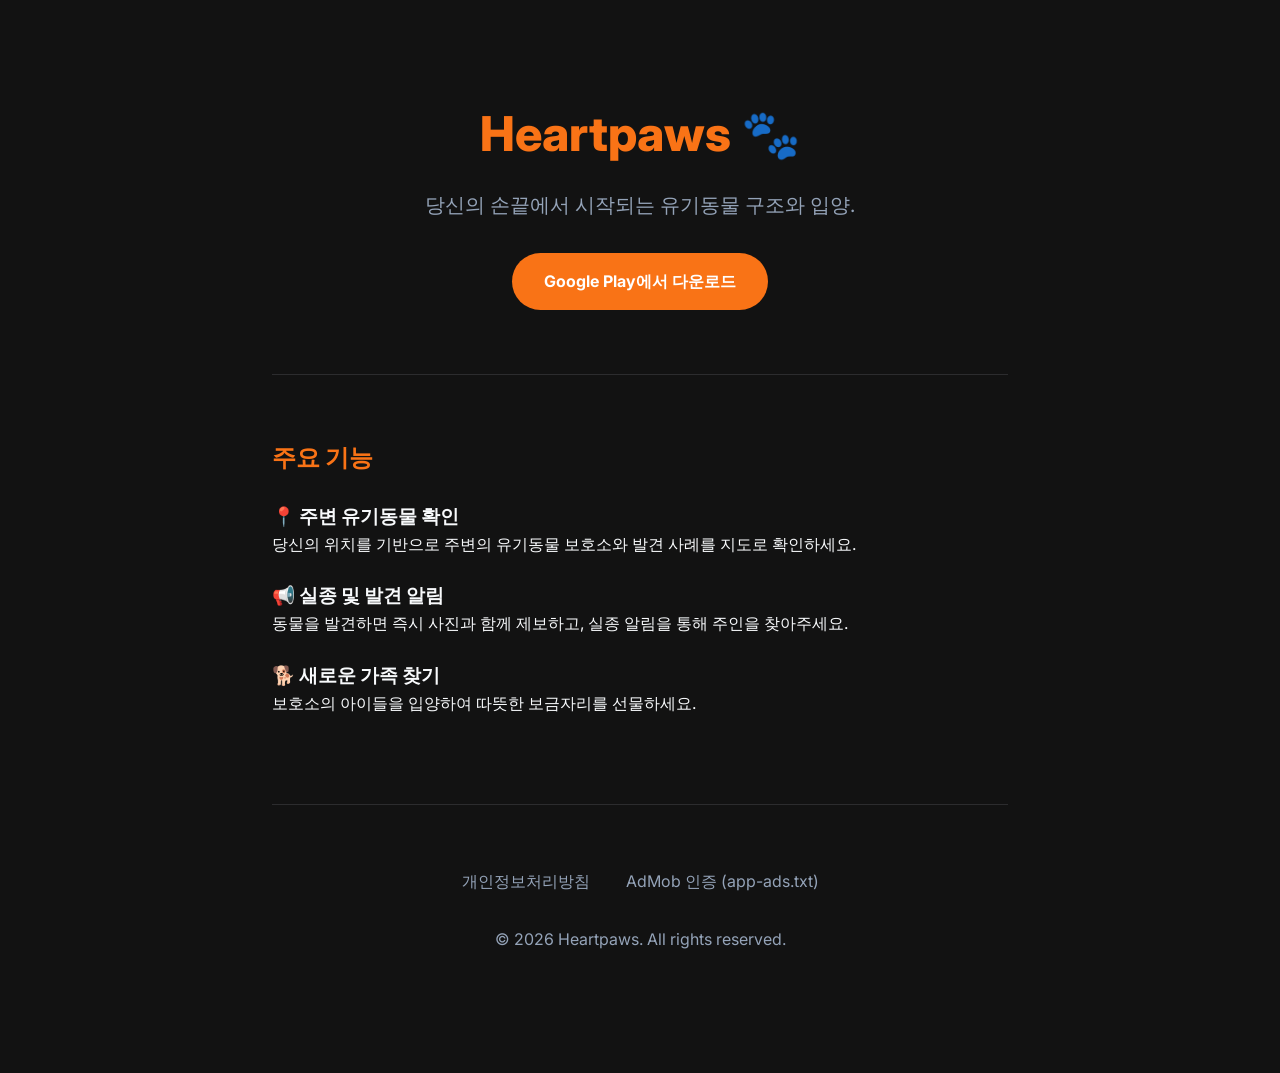
==== index.html @ 9c6cc287 "Add files via upload" ====
<!DOCTYPE html>
<html lang="ko">
<head>
    <meta charset="UTF-8">
    <meta name="viewport" content="width=device-width, initial-scale=1.0">
    <title>Heartpaws - Adopt and Protect Stray Animals</title>
    <link rel="stylesheet" href="styles.css">
    <link rel="preconnect" href="https://fonts.googleapis.com">
    <link rel="preconnect" href="https://fonts.gstatic.com" crossorigin>
    <link href="https://fonts.googleapis.com/css2?family=Inter:wght@400;700;800&display=swap" rel="stylesheet">
</head>
<body>
    <div class="container">
        <header>
            <h1>Heartpaws 🐾</h1>
            <p class="tagline">당신의 손끝에서 시작되는 유기동물 구조와 입양.</p>
            <a href="https://play.google.com/store/apps/details?id=com.heartpaws.app" class="cta-button">Google Play에서 다운로드</a>
        </header>

        <section id="features">
            <h2>주요 기능</h2>
            <div class="feature-card">
                <h3>📍 주변 유기동물 확인</h3>
                <p>당신의 위치를 기반으로 주변의 유기동물 보호소와 발견 사례를 지도로 확인하세요.</p>
            </div>
            <div class="feature-card">
                <h3>📢 실종 및 발견 알림</h3>
                <p>동물을 발견하면 즉시 사진과 함께 제보하고, 실종 알림을 통해 주인을 찾아주세요.</p>
            </div>
            <div class="feature-card">
                <h3>🐕 새로운 가족 찾기</h3>
                <p>보호소의 아이들을 입양하여 따뜻한 보금자리를 선물하세요.</p>
            </div>
        </section>

        <footer>
            <div class="links">
                <a href="privacy.html">개인정보처리방침</a>
                <a href="app-ads.txt">AdMob 인증 (app-ads.txt)</a>
            </div>
            <p>&copy; 2026 Heartpaws. All rights reserved.</p>
        </footer>
    </div>
</body>
</html>
---- styles.css ----
:root {
    --primary: #f97316;
    --background: #121212;
    --surface: #1c1c1e;
    --text: #f8fafc;
    --text-dim: #94a3b8;
    --border: #2c2c2e;
}

* {
    margin: 0;
    padding: 0;
    box-sizing: border-box;
}

body {
    font-family: 'Inter', -apple-system, BlinkMacSystemFont, "Segoe UI", Roboto, Helvetica, Arial, sans-serif;
    background-color: var(--background);
    color: var(--text);
    line-height: 1.6;
}

.container {
    max-width: 800px;
    margin: 0 auto;
    padding: 2rem;
}

header {
    text-align: center;
    padding: 4rem 0;
    border-bottom: 1px solid var(--border);
}

h1 {
    color: var(--primary);
    font-size: 3rem;
    font-weight: 800;
    margin-bottom: 1rem;
}

.tagline {
    font-size: 1.25rem;
    color: var(--text-dim);
    margin-bottom: 2rem;
}

.cta-button {
    display: inline-block;
    background-color: var(--primary);
    color: white;
    padding: 1rem 2rem;
    border-radius: 9999px;
    text-decoration: none;
    font-weight: 700;
    transition: transform 0.2s, background-color 0.2s;
}

.cta-button:hover {
    transform: translateY(-2px);
    background-color: #ea580c;
}

section {
    padding: 4rem 0;
}

h2 {
    color: var(--primary);
    margin-bottom: 1.5rem;
    font-size: 1.5rem;
}

p {
    margin-bottom: 1.5rem;
}

footer {
    text-align: center;
    padding: 4rem 0;
    color: var(--text-dim);
    border-top: 1px solid var(--border);
}

.links {
    margin-bottom: 2rem;
}

.links a {
    color: var(--text-dim);
    text-decoration: none;
    margin: 0 1rem;
    transition: color 0.2s;
}

.links a:hover {
    color: var(--primary);
}

/* Privacy Page Specific */
.privacy-body {
    background: var(--surface);
    padding: 2rem;
    border-radius: 12px;
    border: 1px solid var(--border);
}

.privacy-body h3 {
    margin-top: 2rem;
    margin-bottom: 1rem;
    color: var(--primary);
}

.privacy-body ul {
    margin-left: 1.5rem;
    margin-bottom: 1.5rem;
}

.privacy-body li {
    margin-bottom: 0.5rem;
}
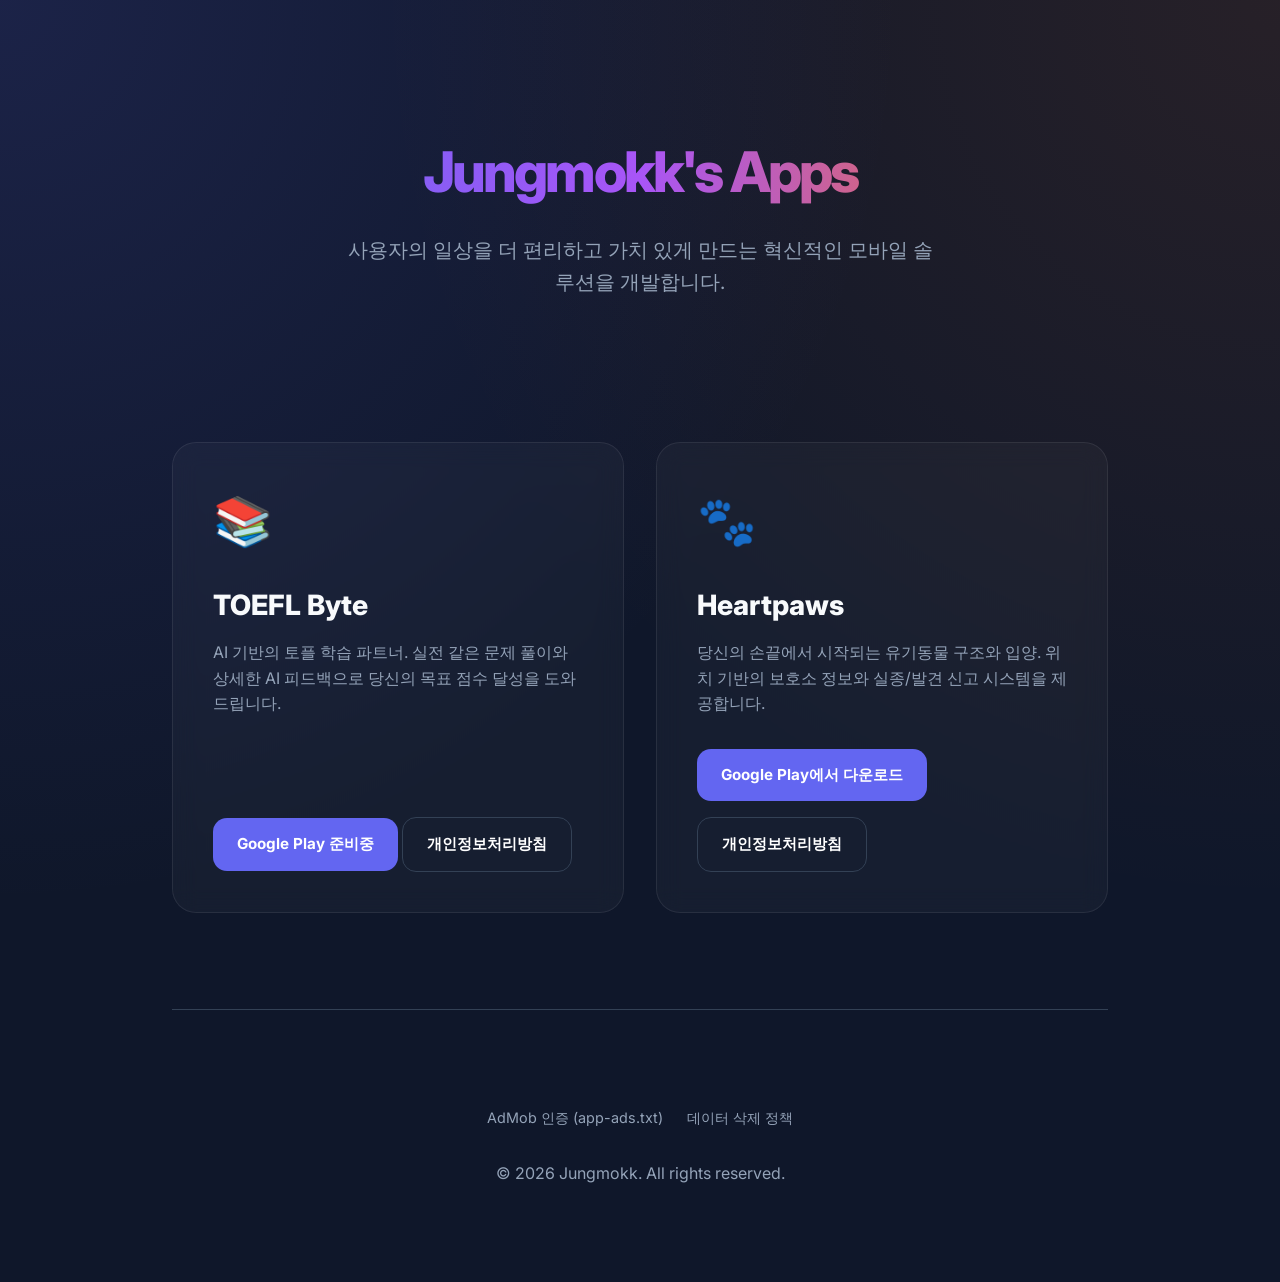
==== commit 867468dc: "Update: Integrate Toeflbyte and upgrade design" ====
--- a/index.html
+++ b/index.html
@@ -3,7 +3,7 @@
 <head>
     <meta charset="UTF-8">
     <meta name="viewport" content="width=device-width, initial-scale=1.0">
-    <title>Heartpaws - Adopt and Protect Stray Animals</title>
+    <title>Jungmokk's Apps - Innovative Mobile Solutions</title>
     <link rel="stylesheet" href="styles.css">
     <link rel="preconnect" href="https://fonts.googleapis.com">
     <link rel="preconnect" href="https://fonts.gstatic.com" crossorigin>
@@ -12,33 +12,40 @@
 <body>
     <div class="container">
         <header>
-            <h1>Heartpaws 🐾</h1>
-            <p class="tagline">당신의 손끝에서 시작되는 유기동물 구조와 입양.</p>
-            <a href="https://play.google.com/store/apps/details?id=com.heartpaws.app" class="cta-button">Google Play에서 다운로드</a>
+            <h1>Jungmokk's Apps</h1>
+            <p class="tagline">사용자의 일상을 더 편리하고 가치 있게 만드는 혁신적인 모바일 솔루션을 개발합니다.</p>
         </header>
 
-        <section id="features">
-            <h2>주요 기능</h2>
-            <div class="feature-card">
-                <h3>📍 주변 유기동물 확인</h3>
-                <p>당신의 위치를 기반으로 주변의 유기동물 보호소와 발견 사례를 지도로 확인하세요.</p>
+        <main id="apps">
+            <!-- Toeflbyte -->
+            <div class="app-card">
+                <div class="app-icon">📚</div>
+                <h3>TOEFL Byte</h3>
+                <p>AI 기반의 토플 학습 파트너. 실전 같은 문제 풀이와 상세한 AI 피드백으로 당신의 목표 점수 달성을 도와드립니다.</p>
+                <div class="app-links">
+                    <a href="#" class="cta-button">Google Play 준비중</a>
+                    <a href="toeflbyte-privacy.html" class="cta-button secondary">개인정보처리방침</a>
+                </div>
             </div>
-            <div class="feature-card">
-                <h3>📢 실종 및 발견 알림</h3>
-                <p>동물을 발견하면 즉시 사진과 함께 제보하고, 실종 알림을 통해 주인을 찾아주세요.</p>
+
+            <!-- Heartpaws -->
+            <div class="app-card">
+                <div class="app-icon">🐾</div>
+                <h3>Heartpaws</h3>
+                <p>당신의 손끝에서 시작되는 유기동물 구조와 입양. 위치 기반의 보호소 정보와 실종/발견 신고 시스템을 제공합니다.</p>
+                <div class="app-links">
+                    <a href="https://play.google.com/store/apps/details?id=com.heartpaws.app" class="cta-button">Google Play에서 다운로드</a>
+                    <a href="heartpaws-privacy.html" class="cta-button secondary">개인정보처리방침</a>
+                </div>
             </div>
-            <div class="feature-card">
-                <h3>🐕 새로운 가족 찾기</h3>
-                <p>보호소의 아이들을 입양하여 따뜻한 보금자리를 선물하세요.</p>
-            </div>
-        </section>
+        </main>
 
         <footer>
             <div class="links">
-                <a href="privacy.html">개인정보처리방침</a>
                 <a href="app-ads.txt">AdMob 인증 (app-ads.txt)</a>
+                <a href="data-deletion.html">데이터 삭제 정책</a>
             </div>
-            <p>&copy; 2026 Heartpaws. All rights reserved.</p>
+            <p>&copy; 2026 Jungmokk. All rights reserved.</p>
         </footer>
     </div>
 </body>
--- a/styles.css
+++ b/styles.css
@@ -1,10 +1,15 @@
 :root {
-    --primary: #f97316;
-    --background: #121212;
-    --surface: #1c1c1e;
+    --primary: #6366f1;
+    --primary-light: #818cf8;
+    --secondary: #f97316;
+    --background: #0f172a;
+    --surface: #1e293b;
+    --surface-hover: #334155;
     --text: #f8fafc;
     --text-dim: #94a3b8;
-    --border: #2c2c2e;
+    --border: #334155;
+    --glass: rgba(255, 255, 255, 0.03);
+    --glass-border: rgba(255, 255, 255, 0.08);
 }
 
 * {
@@ -16,106 +21,166 @@
 body {
     font-family: 'Inter', -apple-system, BlinkMacSystemFont, "Segoe UI", Roboto, Helvetica, Arial, sans-serif;
     background-color: var(--background);
+    background-image: 
+        radial-gradient(at 0% 0%, rgba(99, 102, 241, 0.15) 0px, transparent 50%),
+        radial-gradient(at 100% 0%, rgba(249, 115, 22, 0.1) 0px, transparent 50%);
     color: var(--text);
     line-height: 1.6;
+    min-height: 100vh;
 }
 
 .container {
-    max-width: 800px;
+    max-width: 1000px;
     margin: 0 auto;
     padding: 2rem;
 }
 
 header {
     text-align: center;
-    padding: 4rem 0;
-    border-bottom: 1px solid var(--border);
+    padding: 6rem 0 4rem;
 }
 
 h1 {
-    color: var(--primary);
-    font-size: 3rem;
+    font-size: 3.5rem;
     font-weight: 800;
     margin-bottom: 1rem;
+    background: linear-gradient(to right, #6366f1, #a855f7, #f97316);
+    -webkit-background-clip: text;
+    background-clip: text;
+    -webkit-text-fill-color: transparent;
+    letter-spacing: -0.05em;
 }
 
 .tagline {
     font-size: 1.25rem;
     color: var(--text-dim);
+    max-width: 600px;
+    margin: 0 auto 3rem;
+}
+
+/* App Grid */
+#apps {
+    display: grid;
+    grid-template-columns: repeat(auto-fit, minmax(320px, 1fr));
+    gap: 2rem;
+    padding: 2rem 0;
+}
+
+.app-card {
+    background: var(--glass);
+    backdrop-filter: blur(12px);
+    -webkit-backdrop-filter: blur(12px);
+    border: 1px solid var(--glass-border);
+    border-radius: 24px;
+    padding: 2.5rem;
+    transition: all 0.3s cubic-bezier(0.4, 0, 0.2, 1);
+    display: flex;
+    flex-direction: column;
+}
+
+.app-card:hover {
+    transform: translateY(-8px);
+    background: rgba(255, 255, 255, 0.06);
+    border-color: rgba(255, 255, 255, 0.2);
+    box-shadow: 0 20px 40px rgba(0, 0, 0, 0.3);
+}
+
+.app-icon {
+    font-size: 3rem;
+    margin-bottom: 1.5rem;
+}
+
+.app-card h3 {
+    font-size: 1.75rem;
+    font-weight: 800;
+    margin-bottom: 0.75rem;
+    color: var(--text);
+}
+
+.app-card p {
+    color: var(--text-dim);
     margin-bottom: 2rem;
+    flex-grow: 1;
 }
 
 .cta-button {
     display: inline-block;
-    background-color: var(--primary);
+    background: var(--primary);
     color: white;
-    padding: 1rem 2rem;
-    border-radius: 9999px;
+    padding: 0.875rem 1.5rem;
+    border-radius: 14px;
     text-decoration: none;
     font-weight: 700;
-    transition: transform 0.2s, background-color 0.2s;
+    text-align: center;
+    transition: all 0.2s;
+    font-size: 0.95rem;
 }
 
 .cta-button:hover {
-    transform: translateY(-2px);
-    background-color: #ea580c;
+    background: var(--primary-light);
+    transform: scale(1.02);
 }
 
-section {
-    padding: 4rem 0;
+.cta-button.secondary {
+    background: transparent;
+    border: 1px solid var(--border);
+    margin-top: 1rem;
 }
 
-h2 {
-    color: var(--primary);
-    margin-bottom: 1.5rem;
-    font-size: 1.5rem;
+.cta-button.secondary:hover {
+    background: var(--glass-border);
+    border-color: var(--text-dim);
 }
 
-p {
-    margin-bottom: 1.5rem;
+/* Privacy/Data Deletion Container */
+.content-page {
+    max-width: 800px;
+    margin: 4rem auto;
+    background: var(--glass);
+    border: 1px solid var(--glass-border);
+    padding: 3rem;
+    border-radius: 24px;
+}
+
+.content-page h2 {
+    color: var(--primary-light);
+    margin: 2rem 0 1rem;
+}
+
+.content-page p, .content-page li {
+    color: var(--text-dim);
+    margin-bottom: 1rem;
 }
 
 footer {
     text-align: center;
-    padding: 4rem 0;
+    padding: 6rem 0 4rem;
     color: var(--text-dim);
     border-top: 1px solid var(--border);
+    margin-top: 4rem;
 }
 
 .links {
     margin-bottom: 2rem;
+    display: flex;
+    justify-content: center;
+    flex-wrap: wrap;
+    gap: 1.5rem;
 }
 
 .links a {
     color: var(--text-dim);
     text-decoration: none;
-    margin: 0 1rem;
+    font-size: 0.9rem;
     transition: color 0.2s;
 }
 
 .links a:hover {
-    color: var(--primary);
+    color: var(--primary-light);
 }
 
-/* Privacy Page Specific */
-.privacy-body {
-    background: var(--surface);
-    padding: 2rem;
-    border-radius: 12px;
-    border: 1px solid var(--border);
+@media (max-width: 640px) {
+    h1 { font-size: 2.5rem; }
+    .container { padding: 1rem; }
+    .app-card { padding: 1.5rem; }
 }
-
-.privacy-body h3 {
-    margin-top: 2rem;
-    margin-bottom: 1rem;
-    color: var(--primary);
-}
-
-.privacy-body ul {
-    margin-left: 1.5rem;
-    margin-bottom: 1.5rem;
-}
-
-.privacy-body li {
-    margin-bottom: 0.5rem;
-}
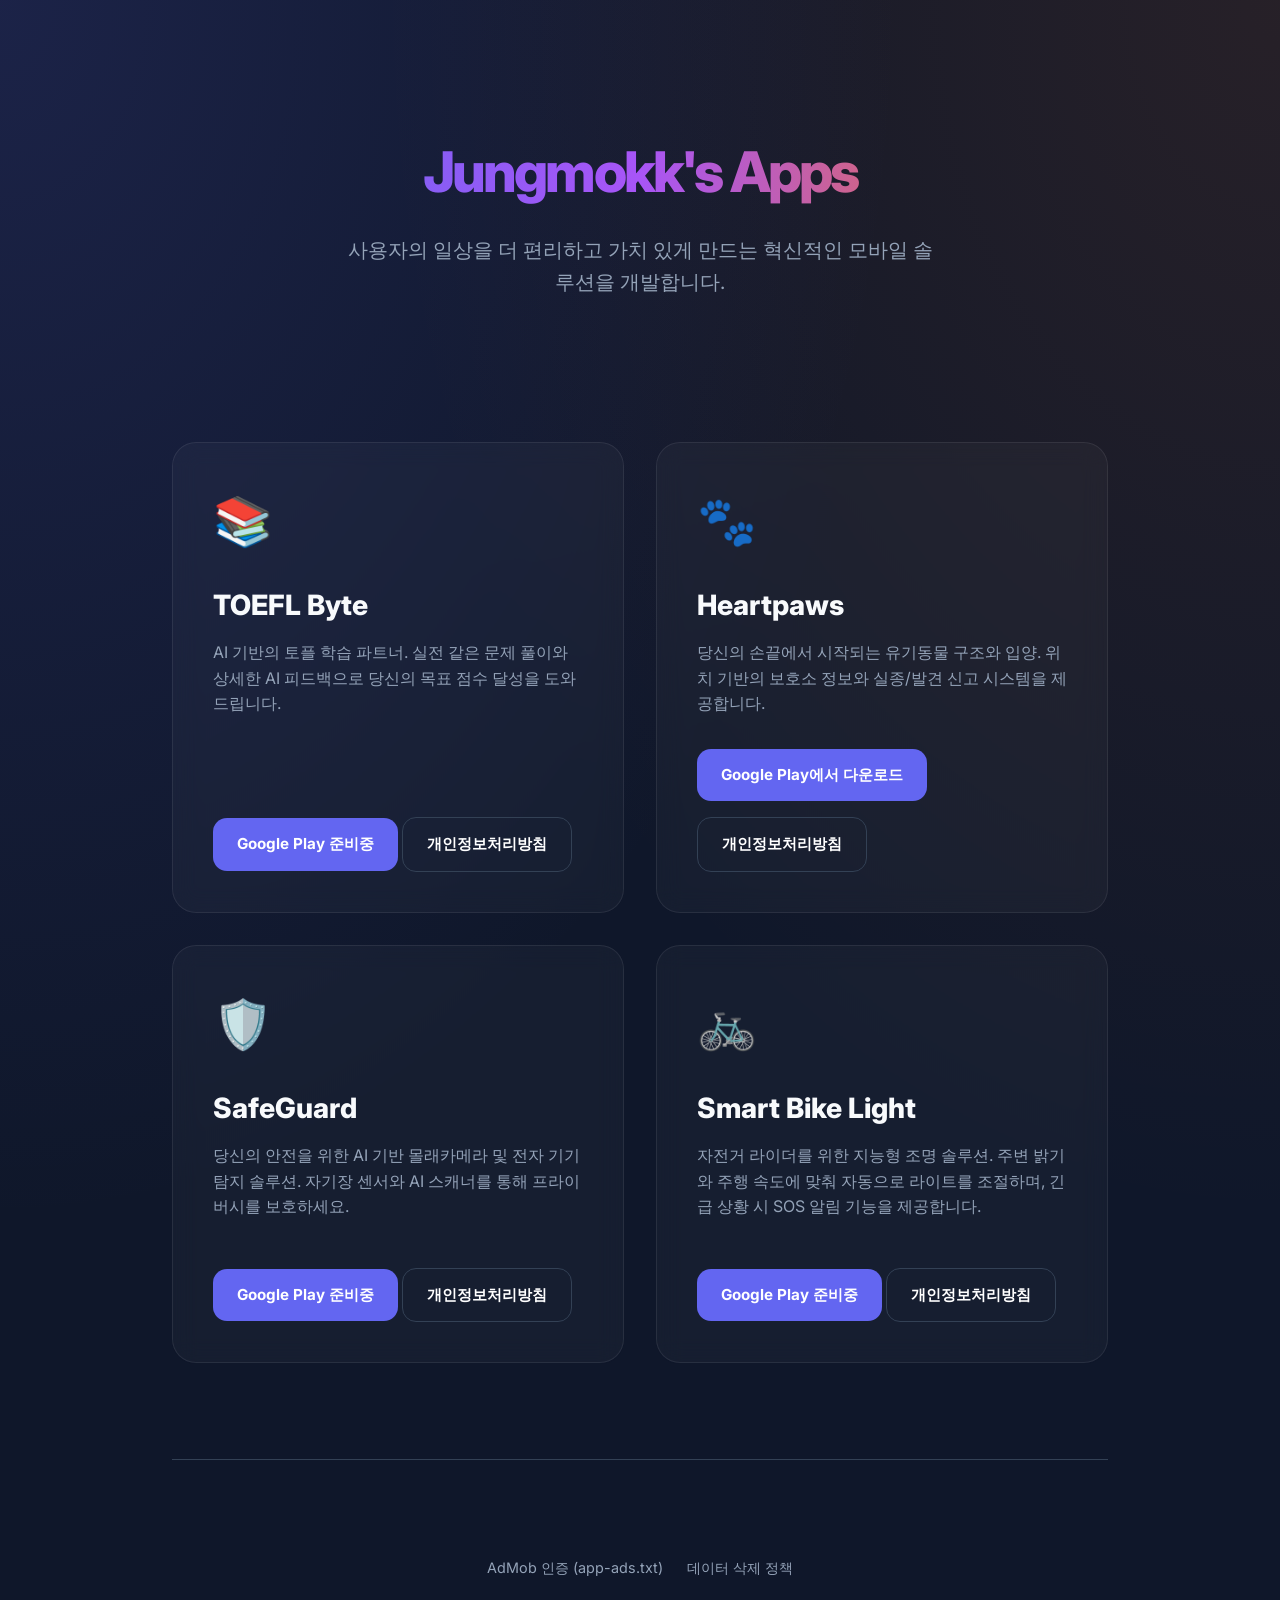
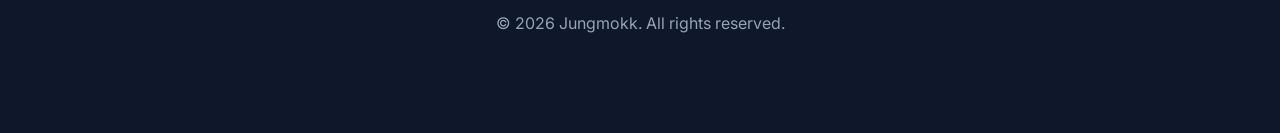
==== commit f8e699fc: "feat: add SafeGuard privacy policy and update app list" ====
--- a/index.html
+++ b/index.html
@@ -38,6 +38,28 @@
                     <a href="heartpaws-privacy.html" class="cta-button secondary">개인정보처리방침</a>
                 </div>
             </div>
+
+            <!-- SafeGuard -->
+            <div class="app-card">
+                <div class="app-icon">🛡️</div>
+                <h3>SafeGuard</h3>
+                <p>당신의 안전을 위한 AI 기반 몰래카메라 및 전자 기기 탐지 솔루션. 자기장 센서와 AI 스캐너를 통해 프라이버시를 보호하세요.</p>
+                <div class="app-links">
+                    <a href="#" class="cta-button">Google Play 준비중</a>
+                    <a href="safeguard-privacy.html" class="cta-button secondary">개인정보처리방침</a>
+                </div>
+            </div>
+
+            <!-- Smart Bike Light -->
+            <div class="app-card">
+                <div class="app-icon">🚲</div>
+                <h3>Smart Bike Light</h3>
+                <p>자전거 라이더를 위한 지능형 조명 솔루션. 주변 밝기와 주행 속도에 맞춰 자동으로 라이트를 조절하며, 긴급 상황 시 SOS 알림 기능을 제공합니다.</p>
+                <div class="app-links">
+                    <a href="#" class="cta-button">Google Play 준비중</a>
+                    <a href="smartbikelight-privacy.html" class="cta-button secondary">개인정보처리방침</a>
+                </div>
+            </div>
         </main>
 
         <footer>
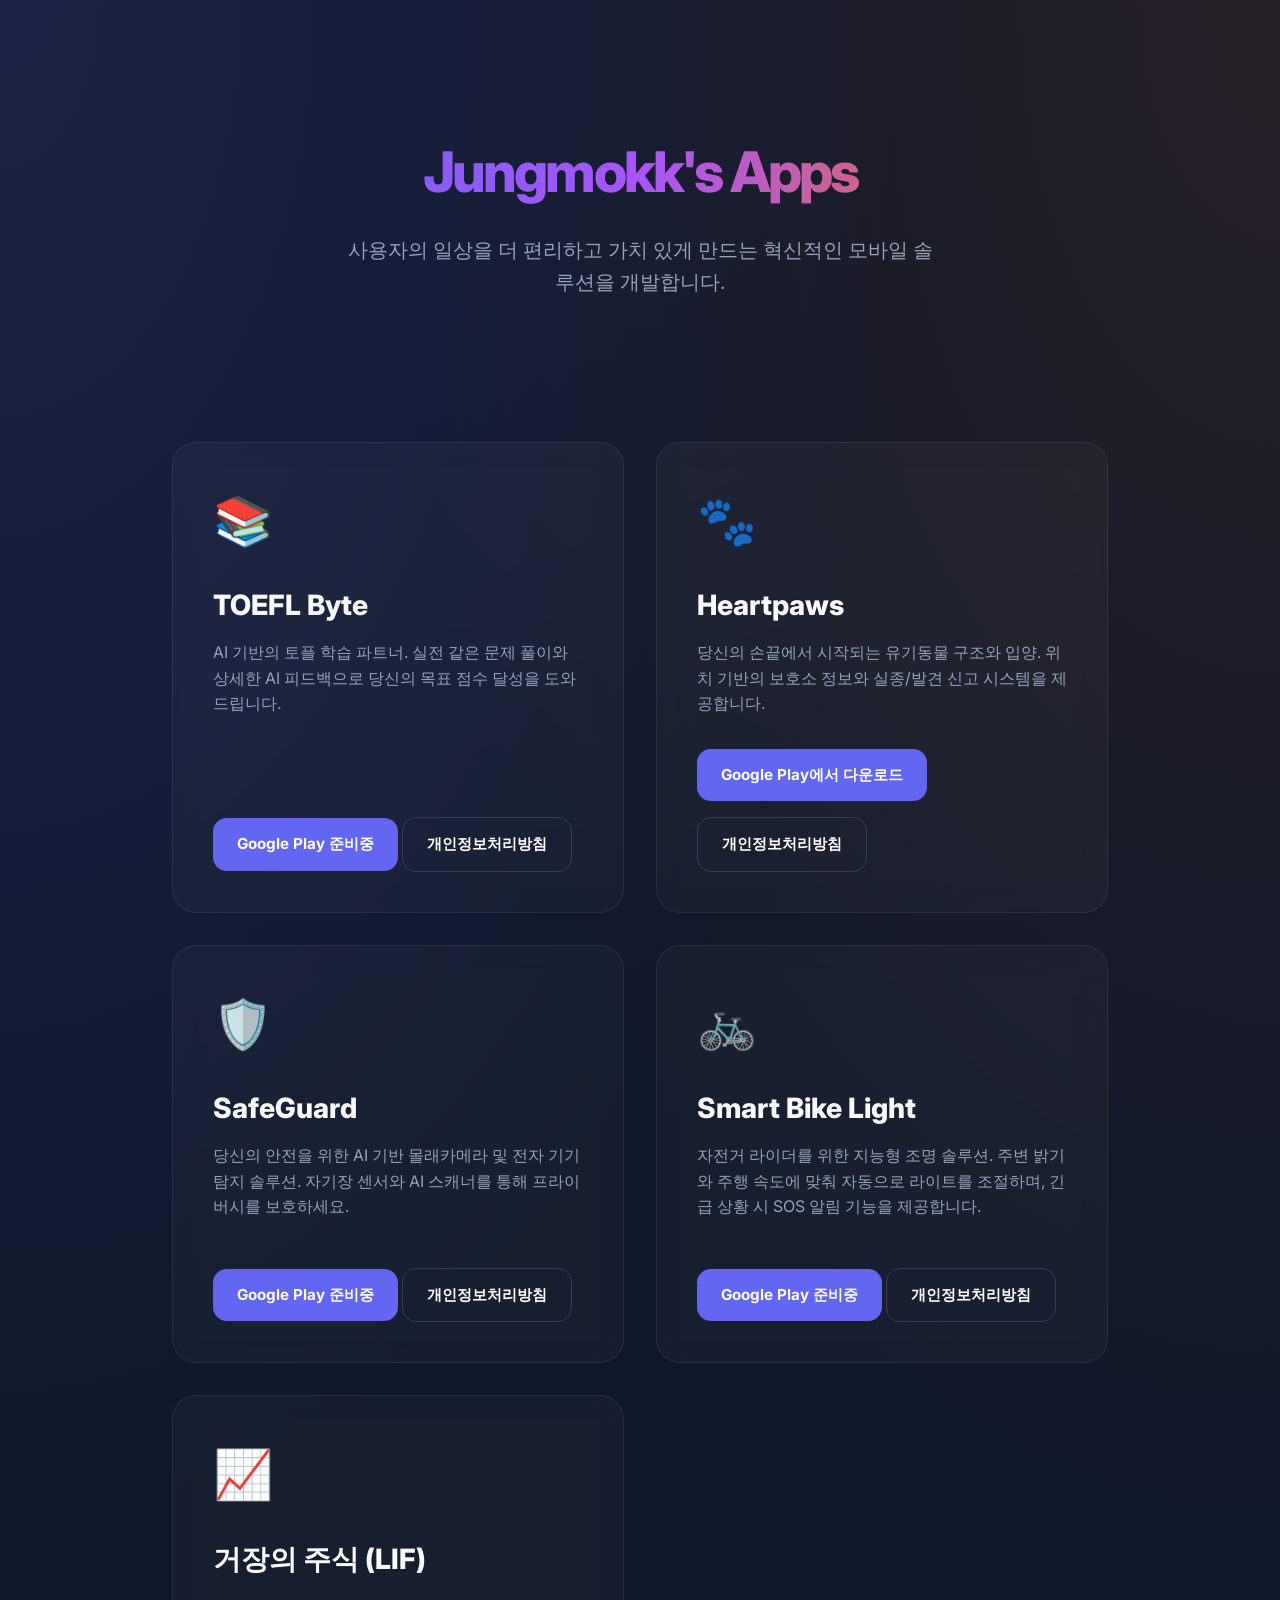
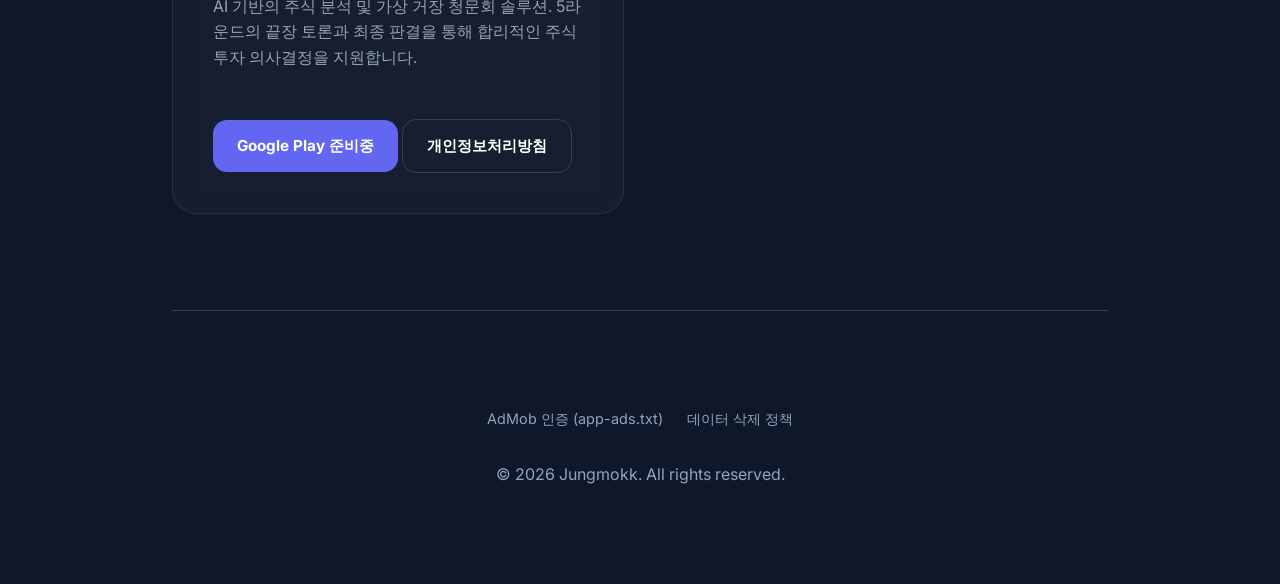
==== commit 0bbcc5cf: "feat: 거장의 주식 (LIF) 개인정보처리방침 추가 및 메인 홈 카드 반영" ====
--- a/index.html
+++ b/index.html
@@ -60,6 +60,17 @@
                     <a href="smartbikelight-privacy.html" class="cta-button secondary">개인정보처리방침</a>
                 </div>
             </div>
+
+            <!-- 거장의 주식 (Legendary Investors Fund) -->
+            <div class="app-card">
+                <div class="app-icon">📈</div>
+                <h3>거장의 주식 (LIF)</h3>
+                <p>AI 기반의 주식 분석 및 가상 거장 청문회 솔루션. 5라운드의 끝장 토론과 최종 판결을 통해 합리적인 주식 투자 의사결정을 지원합니다.</p>
+                <div class="app-links">
+                    <a href="#" class="cta-button">Google Play 준비중</a>
+                    <a href="lif-privacy.html" class="cta-button secondary">개인정보처리방침</a>
+                </div>
+            </div>
         </main>
 
         <footer>
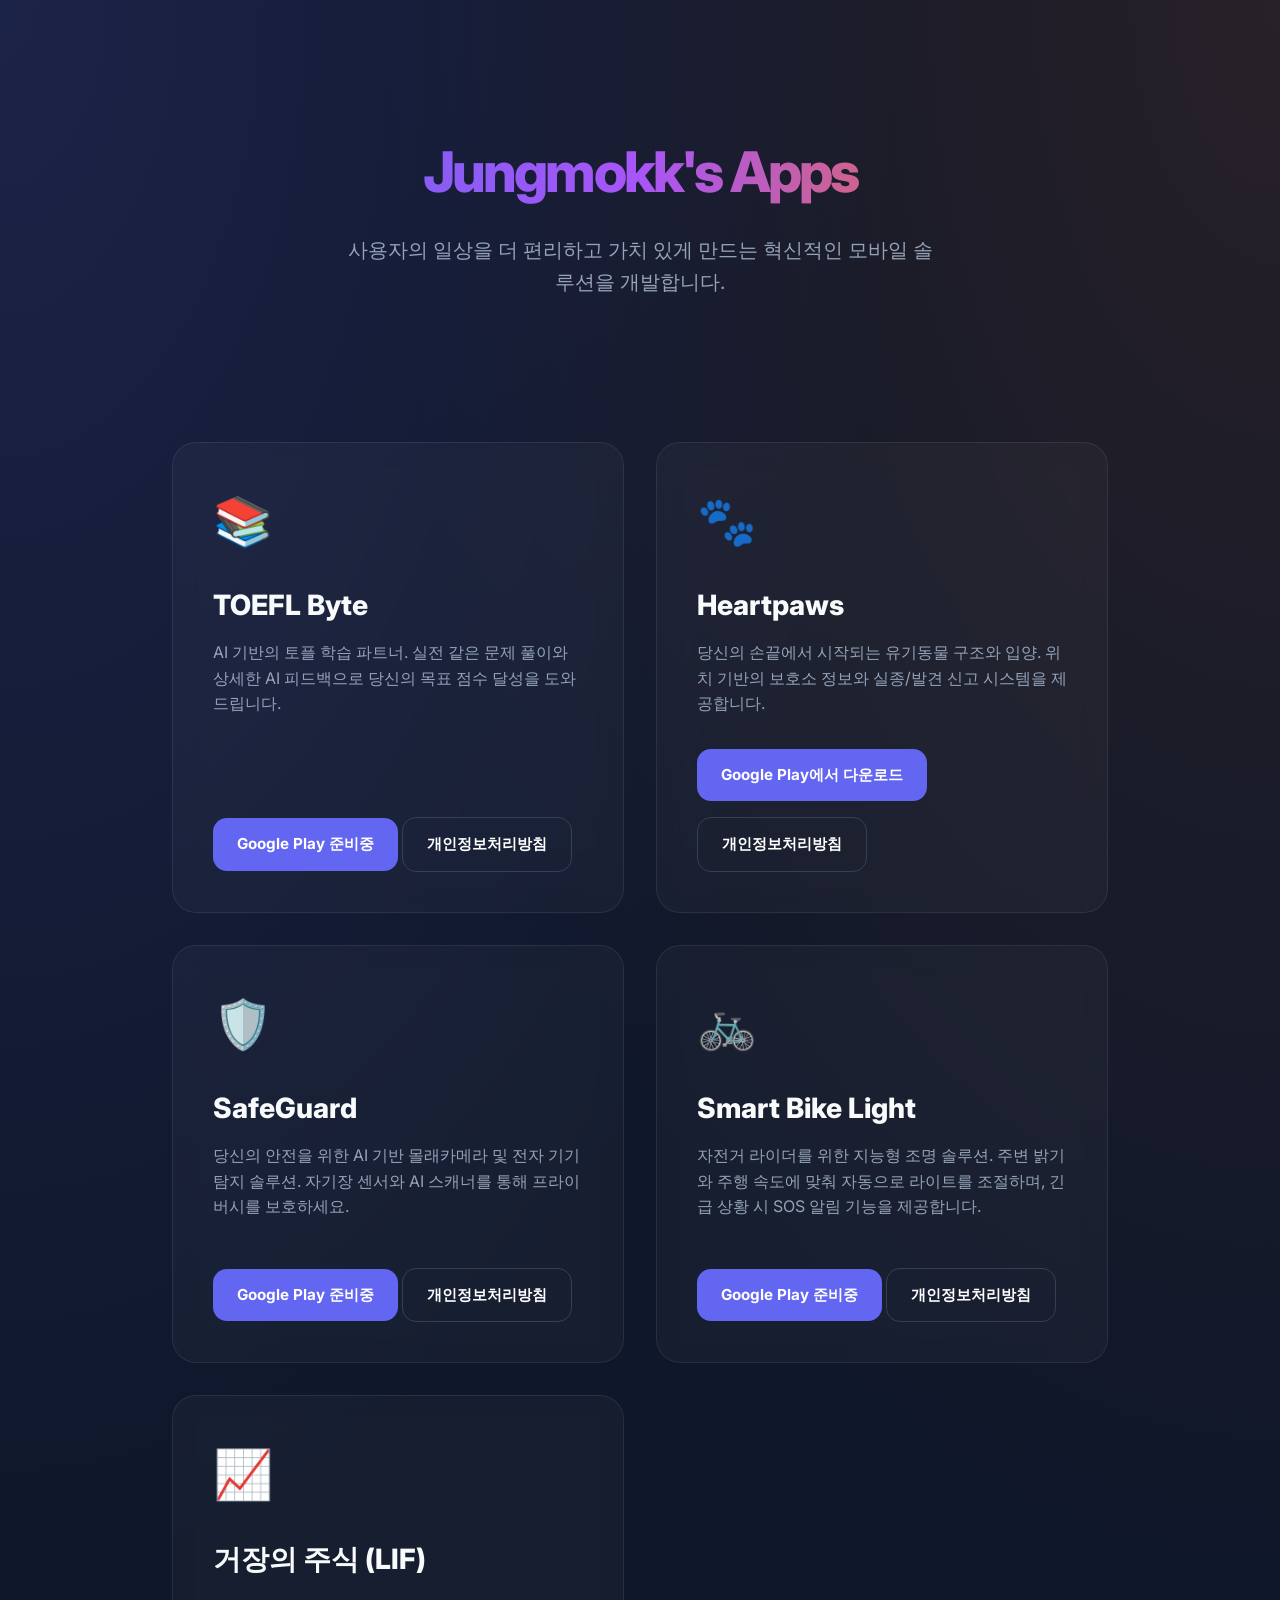
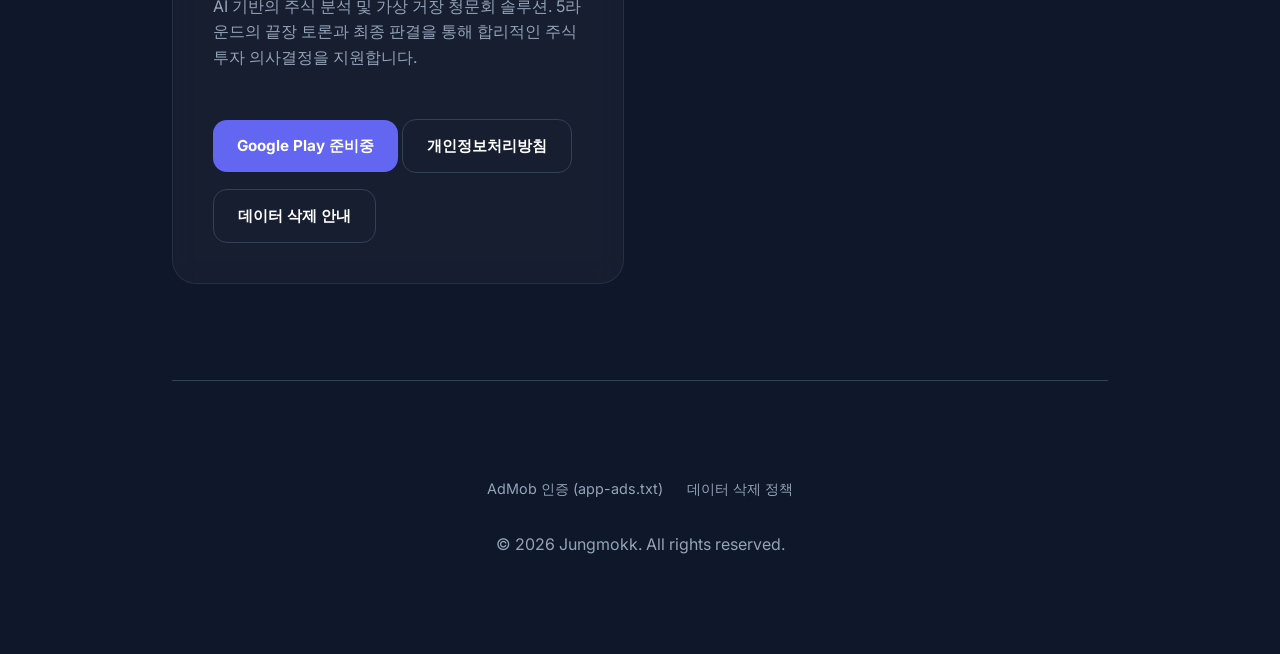
==== commit 546823bf: "Add LIF data deletion and update links" ====
--- a/index.html
+++ b/index.html
@@ -69,6 +69,7 @@
                 <div class="app-links">
                     <a href="#" class="cta-button">Google Play 준비중</a>
                     <a href="lif-privacy.html" class="cta-button secondary">개인정보처리방침</a>
+                    <a href="lif-data-deletion.html" class="cta-button secondary">데이터 삭제 안내</a>
                 </div>
             </div>
         </main>
